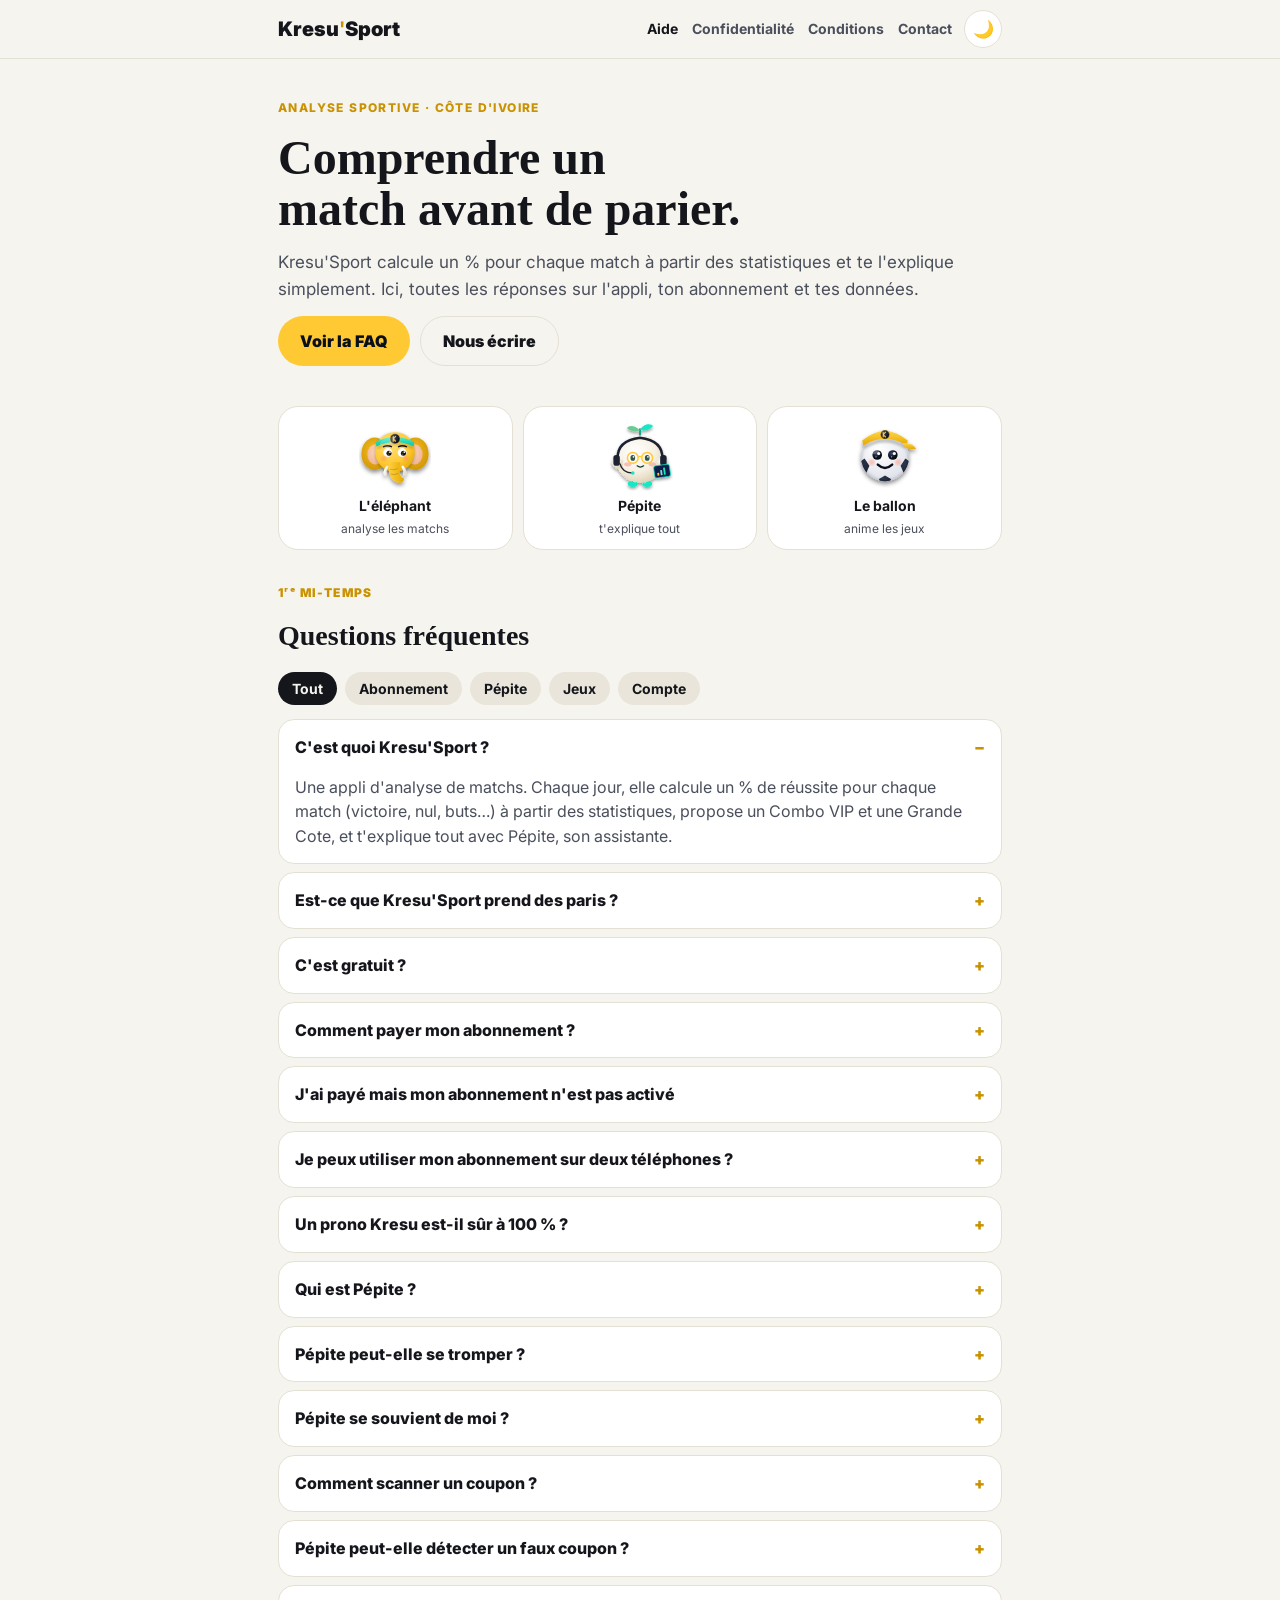
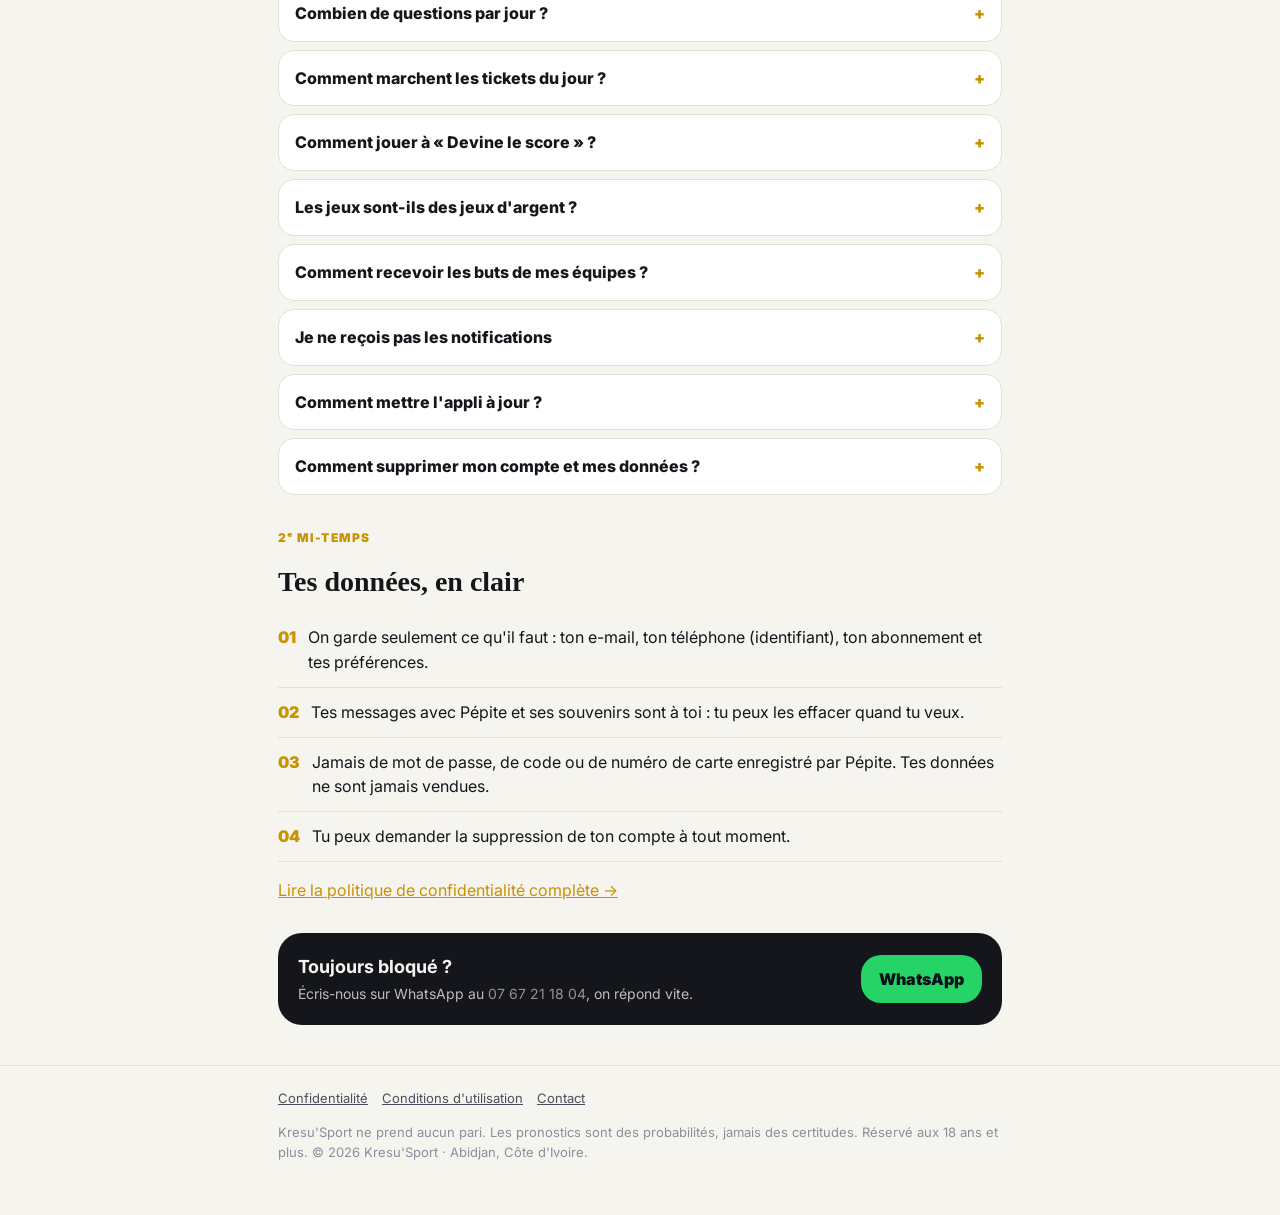
==== index.html @ d3af944c "site Kresu'Sport" ====
<!doctype html>
<html lang="fr">
<head>
<meta charset="utf-8">
<meta name="viewport" content="width=device-width, initial-scale=1">
<title>Kresu'Sport · Aide et FAQ</title>
<meta name="description" content="Toutes les réponses sur Kresu'Sport : abonnement, Pépite, jeux, notifications et données personnelles.">
<link rel="preconnect" href="https://fonts.googleapis.com"><link rel="preconnect" href="https://fonts.gstatic.com" crossorigin>
<link rel="stylesheet" href="https://fonts.googleapis.com/css2?family=Inter:wght@400;600;700;800;900&display=swap">
<link rel="stylesheet" href="style.css">
<script src="config.js"></script>
<script src="app.js"></script>
</head>
<body>
<header class="top"><div class="wrap"><a class="brand" href="index.html">Kresu<b>'</b>Sport</a><nav class="links"><a href="index.html" aria-current="page">Aide</a><a href="confidentialite.html">Confidentialité</a><a href="conditions.html">Conditions</a><a href="contact.html">Contact</a></nav><button class="theme" id="theme" type="button">🌙</button></div></header>
<main class="wrap">

<section class="hero">
  <span class="kicker">Analyse sportive · Côte d'Ivoire</span>
  <h1>Comprendre un match avant de parier.</h1>
  <p class="lead">Kresu'Sport calcule un % pour chaque match à partir des statistiques et te l'explique simplement. Ici, toutes les réponses sur l'appli, ton abonnement et tes données.</p>
  <div class="btns"><a class="btn main" href="#faq">Voir la FAQ</a><a class="btn ghost" href="https://wa.me/2250767211804">Nous écrire</a></div>
</section>
<div class="mascots">
  <div class="mascot"><svg viewBox="0 0 120 120" aria-hidden="true" style="display:block;flex-shrink:0"><defs><radialGradient id="hs1" cx="38%" cy="32%" r="80%"><stop offset="0" stop-color="#FFE07A"/><stop offset="0.6" stop-color="#FFC933"/><stop offset="1" stop-color="#E0A400"/></radialGradient><radialGradient id="es1" cx="45%" cy="40%" r="75%"><stop offset="0" stop-color="#F5BC1E"/><stop offset="1" stop-color="#C98F00"/></radialGradient><radialGradient id="eis1" cx="45%" cy="40%" r="75%"><stop offset="0" stop-color="#FBD3B6"/><stop offset="1" stop-color="#EBAE8E"/></radialGradient><linearGradient id="ts1" x1="0" y1="0" x2="1" y2="0"><stop offset="0" stop-color="#FFD040"/><stop offset="1" stop-color="#E5A800"/></linearGradient><linearGradient id="bs1" x1="0" y1="0" x2="0" y2="1"><stop offset="0" stop-color="#3FF0D2"/><stop offset="1" stop-color="#0FC2A4"/></linearGradient><filter id="shs1" x="-20%" y="-20%" width="140%" height="150%"><feDropShadow dx="0" dy="4" stdDeviation="3.5" flood-color="#000" flood-opacity="0.45"/></filter><filter id="bls1"><feGaussianBlur stdDeviation="1.6"/></filter><radialGradient id="ks1" cx="35%" cy="30%" r="75%"><stop offset="0" stop-color="#3A4566"/><stop offset="1" stop-color="#05070D"/></radialGradient><linearGradient id="tks1" x1="0" y1="0" x2="1" y2="1"><stop offset="0" stop-color="#FFFFFF"/><stop offset="1" stop-color="#E6DCC8"/></linearGradient><radialGradient id="eys1" cx="40%" cy="35%" r="75%"><stop offset="0" stop-color="#FFFFFF"/><stop offset="0.7" stop-color="#FFFFFF"/><stop offset="1" stop-color="#D9DEE8"/></radialGradient><radialGradient id="irs1" cx="40%" cy="35%" r="75%"><stop offset="0" stop-color="#3B2A1A"/><stop offset="0.6" stop-color="#16100A"/><stop offset="1" stop-color="#000000"/></radialGradient></defs><g filter="url(#shs1)"><ellipse cx="26" cy="58" rx="22" ry="27" fill="url(#es1)"/><ellipse cx="94" cy="58" rx="22" ry="27" fill="url(#es1)"/><ellipse cx="27" cy="59" rx="13" ry="17" fill="url(#eis1)"/><ellipse cx="93" cy="59" rx="13" ry="17" fill="url(#eis1)"/><circle cx="60" cy="57" r="34" fill="#000" opacity="0.18" filter="url(#bls1)"/><circle cx="60" cy="55" r="33" fill="url(#hs1)"/><path d="M50 72 Q47 100 64 106 Q75 108 75 99 Q64 96 69 72 Z" fill="url(#ts1)"/><path d="M52 84 Q58 86 64 83 M53 92 Q59 94 65 91" stroke="#000" stroke-opacity="0.18" stroke-width="1.6" fill="none" stroke-linecap="round"/><path d="M30 46 Q60 33 90 46 L89 50 Q60 37 31 50 Z" fill="#000" opacity="0.18" filter="url(#bls1)"/><path d="M28 38 Q60 22 92 38 L91 46 Q60 31 29 46 Z" fill="url(#bs1)"/><circle cx="60" cy="33" r="8.5" fill="url(#ks1)" stroke="#FFC933" stroke-width="1"/><path d="M57 29v8M57 33l4-4M57 33l4 4" stroke="#FFC933" stroke-width="1.8" stroke-linecap="round"/><path d="M47 80 Q42 86 44 92" stroke="url(#tks1)" stroke-width="4.5" stroke-linecap="round" fill="none"/><path d="M73 80 Q78 86 76 92" stroke="url(#tks1)" stroke-width="4.5" stroke-linecap="round" fill="none"/><circle cx="48" cy="56" r="7.5" fill="url(#eys1)"/><circle cx="72" cy="56" r="7.5" fill="url(#eys1)"/><circle cx="50" cy="57" r="4.2" fill="url(#irs1)"/><circle cx="74" cy="57" r="4.2" fill="url(#irs1)"/><circle cx="51.6" cy="55.2" r="1.5" fill="#FFFFFF"/><circle cx="75.6" cy="55.2" r="1.5" fill="#FFFFFF"/><circle cx="48.6" cy="58.6" r="0.7" fill="#FFFFFF" opacity="0.8"/><circle cx="72.6" cy="58.6" r="0.7" fill="#FFFFFF" opacity="0.8"/><path d="M41 46 Q48 43 54 46" stroke="#0A0F1C" stroke-width="2.5" stroke-linecap="round" fill="none"/><path d="M66 46 Q72 43 79 46" stroke="#0A0F1C" stroke-width="2.5" stroke-linecap="round" fill="none"/><circle cx="41" cy="66" r="4.5" fill="#FF8A6A" opacity="0.45" filter="url(#bls1)"/><circle cx="79" cy="66" r="4.5" fill="#FF8A6A" opacity="0.45" filter="url(#bls1)"/><ellipse cx="48" cy="38" rx="14" ry="7" transform="rotate(-20 48 38)" fill="#FFFFFF" opacity="0.18"/></g></svg><b>L'éléphant</b><span>analyse les matchs</span></div>
  <div class="mascot"><svg viewBox="0 0 200 200" aria-hidden="true" style="display:block;flex-shrink:0"><defs><radialGradient id="pbs3" cx="40%" cy="35%" r="70%"><stop offset="0" stop-color="#FFFFFF"/><stop offset="0.6" stop-color="#F6F0E2"/><stop offset="1" stop-color="#DCCFB2"/></radialGradient>
<radialGradient id="pas3" cx="40%" cy="35%" r="70%"><stop offset="0" stop-color="#FFFFFF"/><stop offset="1" stop-color="#DCCFB2"/></radialGradient>
<filter id="furs3" x="-20%" y="-20%" width="140%" height="140%"><feTurbulence type="fractalNoise" baseFrequency="0.85" numOctaves="2" result="n"/><feDisplacementMap in="SourceGraphic" in2="n" scale="8" xChannelSelector="R" yChannelSelector="G"/></filter>
<filter id="shs3" x="-20%" y="-20%" width="140%" height="150%"><feDropShadow dx="0" dy="5" stdDeviation="4" flood-color="#000" flood-opacity="0.4"/></filter>
<linearGradient id="bands3" x1="0" y1="0" x2="0" y2="1"><stop offset="0" stop-color="#7FFFE8"/><stop offset="0.5" stop-color="#14E8C4"/><stop offset="1" stop-color="#0A9E86"/></linearGradient>
<linearGradient id="golds3" x1="0" y1="0" x2="0.3" y2="1"><stop offset="0" stop-color="#FFF1B0"/><stop offset="0.45" stop-color="#FFC933"/><stop offset="1" stop-color="#B07800"/></linearGradient></defs><g filter="url(#shs3)"><path d="M100 50 C100 40 100 34 100 28" stroke="#0A9E86" stroke-width="5" stroke-linecap="round" fill="none"/><path d="M100 32 C84 14 66 18 64 26 C76 36 90 36 100 32 Z" fill="#6CCB93"/><path d="M100 30 C112 10 132 12 136 20 C124 32 110 34 100 30 Z" fill="#14E8C4"/><ellipse cx="80" cy="180" rx="14" ry="9" fill="#14E8C4"/><ellipse cx="120" cy="180" rx="14" ry="9" fill="#14E8C4"/><circle cx="100" cy="112" r="66" fill="url(#pbs3)" filter="url(#furs3)"/><circle cx="38" cy="122" r="16" fill="url(#pas3)" filter="url(#furs3)"/><circle cx="162" cy="122" r="16" fill="url(#pas3)" filter="url(#furs3)"/><path d="M38 110 Q36 60 100 52 Q164 60 162 110" stroke="#1C2333" stroke-width="7" fill="none" stroke-linecap="round"/><rect x="26" y="100" width="18" height="30" rx="8" fill="#1C2333"/><rect x="156" y="100" width="18" height="30" rx="8" fill="#1C2333"/><path d="M44 124 Q52 150 78 150" stroke="#1C2333" stroke-width="4" fill="none" stroke-linecap="round"/><circle cx="80" cy="150" r="5" fill="#14E8C4"/><ellipse cx="80" cy="108" rx="6.5" ry="8" fill="#17382A"/><ellipse cx="120" cy="108" rx="6.5" ry="8" fill="#17382A"/><circle cx="82" cy="105" r="2.4" fill="#FFFFFF"/><circle cx="122" cy="105" r="2.4" fill="#FFFFFF"/><circle cx="80" cy="108" r="15" fill="#FFFFFF" fill-opacity="0.15" stroke="#FFC933" stroke-width="4"/><circle cx="120" cy="108" r="15" fill="#FFFFFF" fill-opacity="0.15" stroke="#FFC933" stroke-width="4"/><path d="M95 106 Q100 102 105 106" stroke="#FFC933" stroke-width="3.5" fill="none"/><path d="M92 130 Q101 137 110 130" stroke="#17382A" stroke-width="3.5" stroke-linecap="round" fill="none"/><g transform="rotate(-8 160 150)"><rect x="140" y="128" width="44" height="34" rx="6" fill="#0F1E4A" stroke="#14E8C4" stroke-width="2"/><rect x="148" y="148" width="5" height="8" fill="#FFC933"/><rect x="157" y="142" width="5" height="14" fill="#7FE0C8"/><rect x="166" y="136" width="5" height="20" fill="#14E8C4"/></g><ellipse cx="66" cy="126" rx="10" ry="6" fill="#F7A9A0" opacity="0.7"/><ellipse cx="134" cy="126" rx="10" ry="6" fill="#F7A9A0" opacity="0.7"/></g></svg><b>Pépite</b><span>t'explique tout</span></div>
  <div class="mascot"><svg viewBox="0 0 120 120" aria-hidden="true" style="display:block;flex-shrink:0"><defs><filter id="shs2" x="-20%" y="-20%" width="140%" height="150%"><feDropShadow dx="0" dy="4" stdDeviation="3.5" flood-color="#000" flood-opacity="0.45"/></filter><filter id="bls2"><feGaussianBlur stdDeviation="1.6"/></filter><clipPath id="bcs2"><circle cx="60" cy="64" r="40"/></clipPath><radialGradient id="bs2" cx="40%" cy="35%" r="80%"><stop offset="0" stop-color="#FFFFFF"/><stop offset="1" stop-color="#D8DCE6"/></radialGradient><radialGradient id="ps2" cx="35%" cy="30%" r="75%"><stop offset="0" stop-color="#2C3650"/><stop offset="1" stop-color="#1C2333"/></radialGradient><linearGradient id="cs2" x1="0" y1="0" x2="0" y2="1"><stop offset="0" stop-color="#FFD54A"/><stop offset="1" stop-color="#E5A800"/></linearGradient><radialGradient id="ks2" cx="35%" cy="30%" r="75%"><stop offset="0" stop-color="#3A4566"/><stop offset="1" stop-color="#05070D"/></radialGradient><radialGradient id="es2" cx="40%" cy="35%" r="75%"><stop offset="0" stop-color="#3B4A70"/><stop offset="0.6" stop-color="#0A0F1C"/><stop offset="1" stop-color="#000000"/></radialGradient></defs><g filter="url(#shs2)"><circle cx="60" cy="64" r="40" fill="url(#bs2)"/><g clip-path="url(#bcs2)" fill="url(#ps2)"><path d="M14 74 L26 66 L34 78 L28 92 L14 90 Z"/><path d="M106 74 L94 66 L86 78 L92 92 L106 90 Z"/><path d="M50 100 L60 94 L70 100 L67 110 L53 110 Z"/></g><circle cx="60" cy="64" r="40" fill="none" stroke="#000" stroke-opacity="0.12" stroke-width="6" clip-path="url(#bcs2)" filter="url(#bls2)"/><path d="M24 46 Q60 18 96 46 L94 50 Q60 28 26 50 Z" fill="#000" opacity="0.2" filter="url(#bls2)"/><path d="M22 36 Q60 4 98 36 L96 44 Q60 22 24 44 Z" fill="url(#cs2)"/><path d="M90 40 Q108 40 112 50 Q100 52 92 46 Z" fill="url(#cs2)"/><circle cx="60" cy="26" r="7.5" fill="url(#ks2)" stroke="#FFC933" stroke-width="0.8"/><path d="M57 22v8M57 26l4-4M57 26l4 4" stroke="#FFC933" stroke-width="1.8" stroke-linecap="round"/><circle cx="47" cy="60" r="8" fill="url(#es2)"/><circle cx="73" cy="60" r="8" fill="url(#es2)"/><circle cx="49.5" cy="57.5" r="2.6" fill="#FFFFFF"/><circle cx="75.5" cy="57.5" r="2.6" fill="#FFFFFF"/><circle cx="45" cy="63" r="1" fill="#FFFFFF" opacity="0.7"/><circle cx="71" cy="63" r="1" fill="#FFFFFF" opacity="0.7"/><path d="M48 76 Q60 87 72 76" stroke="#0A0F1C" stroke-width="4" stroke-linecap="round" fill="none"/><circle cx="38" cy="72" r="5" fill="#FF8A6A" opacity="0.45" filter="url(#bls2)"/><circle cx="82" cy="72" r="5" fill="#FF8A6A" opacity="0.45" filter="url(#bls2)"/><ellipse cx="44" cy="50" rx="14" ry="7" transform="rotate(-30 44 50)" fill="#FFFFFF" opacity="0.25"/></g></svg><b>Le ballon</b><span>anime les jeux</span></div>
</div>
<p class="half">1ʳᵉ mi-temps</p>
<h2 id="faq">Questions fréquentes</h2>
<div class="chips" role="group" aria-label="Filtrer les questions"><button class="chip" type="button" data-cat="tout" aria-pressed="true">Tout</button><button class="chip" type="button" data-cat="abonnement" aria-pressed="false">Abonnement</button><button class="chip" type="button" data-cat="pepite" aria-pressed="false">Pépite</button><button class="chip" type="button" data-cat="jeux" aria-pressed="false">Jeux</button><button class="chip" type="button" data-cat="compte" aria-pressed="false">Compte</button></div>
<div><details data-cat="abonnement" open><summary>C'est quoi Kresu'Sport ?</summary><p>Une appli d'analyse de matchs. Chaque jour, elle calcule un % de réussite pour chaque match (victoire, nul, buts…) à partir des statistiques, propose un Combo VIP et une Grande Cote, et t'explique tout avec Pépite, son assistante.</p></details><details data-cat="abonnement"><summary>Est-ce que Kresu'Sport prend des paris ?</summary><p>Non. Kresu'Sport n'est pas un site de paris : on ne prend aucune mise et on ne garde pas ton argent. On analyse les matchs, toi tu décides.</p></details><details data-cat="abonnement"><summary>C'est gratuit ?</summary><p>Tu peux utiliser l'appli gratuitement avec un aperçu du Combo VIP, les jeux et les concours. L'abonnement débloque tous les pronostics, tous les matchs du jour, l'historique et Pépite.</p></details><details data-cat="abonnement"><summary>Comment payer mon abonnement ?</summary><p>Dans l'appli, touche « S'abonner », choisis ta formule, paie avec Wave puis touche « J'ai payé ». Ton abonnement est activé dès que le paiement est vérifié, en général rapidement.</p></details><details data-cat="abonnement"><summary>J'ai payé mais mon abonnement n'est pas activé</summary><ul><li>As-tu bien touché « J'ai payé » après le paiement ? La vérification peut prendre un peu de temps.</li><li>Ferme et rouvre l'appli.</li><li>Vérifie que tu es connecté avec le même compte que celui qui a payé.</li><li>Toujours rien ? Envoie-nous la capture du reçu Wave sur WhatsApp.</li></ul></details><details data-cat="abonnement"><summary>Je peux utiliser mon abonnement sur deux téléphones ?</summary><p>Non : un abonnement est lié à un seul téléphone, pour éviter le partage de compte. Si tu changes de téléphone, écris-nous sur WhatsApp et on transfère ton abonnement.</p></details><details data-cat="abonnement"><summary>Un prono Kresu est-il sûr à 100 % ?</summary><p>Non, et personne ne peut l'être. Un prono à 80 % passe environ 8 fois sur 10 : il peut donc rater. Ne mise jamais plus que ce que tu peux te permettre de perdre.</p></details><details data-cat="pepite"><summary>Qui est Pépite ?</summary><p>L'assistante de Kresu'Sport, réservée aux abonnés. Pose-lui une question en français : analyse d'un match, combiné sûr, « code 2 »… Elle répond avec les % Kresu et t'explique ses choix avec de vraies statistiques (derniers matchs, face-à-face, buts, absents).</p></details><details data-cat="pepite"><summary>Pépite peut-elle se tromper ?</summary><p>Oui. Elle s'appuie uniquement sur les données de Kresu, mais une analyse reste une probabilité. Elle te le rappellera souvent.</p></details><details data-cat="pepite"><summary>Pépite se souvient de moi ?</summary><p>Oui, si tu le veux. Quand tu lui dis comment t'appeler, ton budget ou tes équipes préférées, elle le note. Tu peux tout voir et tout effacer avec l'icône 🧠 « Ce que je sais de toi ». Elle ne retient jamais de mot de passe, de code ou de numéro de carte.</p></details><details data-cat="pepite"><summary>Comment scanner un coupon ?</summary><p>Dans le chat de Pépite, touche « 📷 Scanner un coupon », puis prends une photo ou choisis une capture d'écran. Pépite lit les matchs, donne le % de chaque sélection et la probabilité que tout passe.</p></details><details data-cat="pepite"><summary>Pépite peut-elle détecter un faux coupon ?</summary><p>Elle vérifie les matchs, les vrais scores, les cotes et les calculs du coupon, puis donne un verdict : 🟢 aucune incohérence, 🟠 suspect, 🔴 très probablement faux. Une image très bien retouchée peut tromper l'œil : pour être sûr à 100 %, vérifie toujours le code du coupon sur le site du bookmaker. Méfie-toi des coupons « 100 % sûrs » vendus sur WhatsApp.</p></details><details data-cat="pepite"><summary>Combien de questions par jour ?</summary><p>Chaque abonné a un nombre de questions par jour (affiché sous la zone de texte). Le compteur repart à zéro chaque jour.</p></details><details data-cat="jeux"><summary>Comment marchent les tickets du jour ?</summary><p>Chaque jour, gratte ton ticket dans « Jeux & concours ». Plus tu en gagnes dans la semaine, plus tu débloques de jours VIP offerts. Un ticket par téléphone et par jour.</p></details><details data-cat="jeux"><summary>Comment jouer à « Devine le score » ?</summary><p>Donne le score exact d'un match choisi par Kresu avant le coup d'envoi. Score exact = 3 points, bon vainqueur = 1 point. Les meilleurs gagnent des jours VIP, attribués automatiquement à la fin du match.</p></details><details data-cat="jeux"><summary>Les jeux sont-ils des jeux d'argent ?</summary><p>Non. Les jeux sont gratuits, on ne mise rien, et on ne gagne que des jours d'abonnement.</p></details><details data-cat="compte"><summary>Comment recevoir les buts de mes équipes ?</summary><p>Touche l'étoile ⭐ en haut de l'appli, ajoute jusqu'à 5 équipes et autorise les notifications. Tu seras prévenu 1 h avant le match, au coup d'envoi, à chaque but et au résultat final.</p></details><details data-cat="compte"><summary>Je ne reçois pas les notifications</summary><ul><li>Vérifie que les notifications de Kresu'Sport sont autorisées dans les réglages de ton téléphone.</li><li>Désactive l'économiseur de batterie pour Kresu'Sport.</li><li>Ouvre l'appli une fois : elle se réabonne automatiquement.</li></ul></details><details data-cat="compte"><summary>Comment mettre l'appli à jour ?</summary><p>Quand une nouvelle version sort, l'appli te le propose à l'ouverture. Touche « Lancer la mise à jour » puis « Installer ».</p></details><details data-cat="compte"><summary>Comment supprimer mon compte et mes données ?</summary><p>Écris-nous sur WhatsApp depuis le numéro de ton choix en donnant l'e-mail de ton compte. On supprime ton compte et toutes les données liées. Tu peux aussi effacer à tout moment ta discussion avec Pépite (corbeille) et ses souvenirs (icône 🧠).</p></details></div>
<p class="half">2ᵉ mi-temps</p>
<h2>Tes données, en clair</h2>
<ol class="data">
  <li>On garde seulement ce qu'il faut : ton e-mail, ton téléphone (identifiant), ton abonnement et tes préférences.</li>
  <li>Tes messages avec Pépite et ses souvenirs sont à toi : tu peux les effacer quand tu veux.</li>
  <li>Jamais de mot de passe, de code ou de numéro de carte enregistré par Pépite. Tes données ne sont jamais vendues.</li>
  <li>Tu peux demander la suppression de ton compte à tout moment.</li>
</ol>
<p><a href="confidentialite.html">Lire la politique de confidentialité complète →</a></p>
<div class="wa"><div><b>Toujours bloqué ?</b><span>Écris-nous sur WhatsApp au <span data-wa>07 67 21 18 04</span>, on répond vite.</span></div><a href="https://wa.me/2250767211804">WhatsApp</a></div>

</main>
<footer><div class="wrap"><a href="confidentialite.html">Confidentialité</a><a href="conditions.html">Conditions d'utilisation</a><a href="contact.html">Contact</a><p>Kresu'Sport ne prend aucun pari. Les pronostics sont des probabilités, jamais des certitudes. Réservé aux 18 ans et plus. © 2026 Kresu'Sport · Abidjan, Côte d'Ivoire.</p></div></footer>
</body>
</html>
---- style.css ----
/* Kresu'Sport — site d'aide. Theme nuit (A) / clair (B), suit le telephone, bouton pour changer. */
:root{
  --bg:#F6F4EE; --card:#FFFFFF; --line:#E4E0D4; --fg:#14161C; --muted:#4A4F5C; --soft:#8A8F9C;
  --gold:#C99200; --gold-bg:#FFC933; --ink:#0A0F1C; --chip:#E9E5DA; --accent:#0E8F6A;
  --serif:Georgia,"Times New Roman",serif; --sans:Inter,system-ui,-apple-system,"Segoe UI",sans-serif;
  color-scheme:light;
}
@media (prefers-color-scheme: dark){:root:not([data-theme="light"]){
  --bg:#070B15; --card:#111A2C; --line:#1C2438; --fg:#FFFFFF; --muted:#AEB8C8; --soft:#6B7689;
  --gold:#FFC933; --chip:#1A2338; --accent:#14E8C4; color-scheme:dark}}
:root[data-theme="dark"]{
  --bg:#070B15; --card:#111A2C; --line:#1C2438; --fg:#FFFFFF; --muted:#AEB8C8; --soft:#6B7689;
  --gold:#FFC933; --chip:#1A2338; --accent:#14E8C4; color-scheme:dark}
*{box-sizing:border-box}
html{scroll-behavior:smooth}
body{margin:0;background:var(--bg);color:var(--fg);font:16px/1.55 var(--sans);-webkit-text-size-adjust:100%}
a{color:var(--gold)}
.wrap{max-width:760px;margin:0 auto;padding:0 max(18px,env(safe-area-inset-left))}
header.top{position:sticky;top:0;z-index:5;background:color-mix(in srgb,var(--bg) 88%,transparent);backdrop-filter:blur(10px);border-bottom:1px solid var(--line)}
header.top .wrap{display:flex;align-items:center;gap:12px;min-height:58px}
.brand{font-weight:900;font-size:20px;text-decoration:none;color:var(--fg)}
.brand b{color:var(--gold)}
nav.links{display:flex;gap:14px;margin-left:auto;font-size:14px;font-weight:700}
nav.links a{color:var(--muted);text-decoration:none}
nav.links a[aria-current]{color:var(--fg)}
.theme{border:1px solid var(--line);background:var(--card);color:var(--fg);width:38px;height:38px;border-radius:19px;font-size:17px;cursor:pointer}
@media (max-width:560px){nav.links{display:none}}
.hero{padding:40px 0 18px;display:flex;flex-direction:column;gap:14px}
.kicker{font-size:12px;letter-spacing:1.4px;font-weight:800;color:var(--gold);text-transform:uppercase}
h1{margin:0;font-family:var(--serif);font-size:clamp(32px,8vw,48px);line-height:1.08;text-wrap:balance}
:root[data-theme="dark"] h1,:root:not([data-theme="light"]) h1{font-family:var(--serif)}
.lead{color:var(--muted);font-size:17px;margin:0}
.btns{display:flex;gap:10px;flex-wrap:wrap}
.btn{display:inline-flex;align-items:center;justify-content:center;min-height:50px;padding:0 22px;border-radius:26px;font-weight:900;text-decoration:none}
.btn.main{background:var(--gold-bg);color:var(--ink)}
.btn.ghost{border:1px solid var(--line);color:var(--fg)}
.btn:focus-visible,.theme:focus-visible,summary:focus-visible,.chip:focus-visible{outline:3px solid var(--gold);outline-offset:2px}
.mascots{display:grid;grid-template-columns:repeat(3,1fr);gap:10px;margin:22px 0 6px}
.mascot{background:var(--card);border:1px solid var(--line);border-radius:20px;padding:12px 8px;text-align:center;display:flex;flex-direction:column;align-items:center;gap:4px}
.mascot svg{width:72px;height:72px}
.mascot b{font-size:14px}.mascot span{font-size:12px;color:var(--muted);line-height:1.35}
h2{font-family:var(--serif);font-size:28px;margin:34px 0 4px}
.half{font-size:12px;letter-spacing:1.4px;font-weight:900;color:var(--gold);text-transform:uppercase;margin-top:34px}
.half+h2{margin-top:4px}
.chips{display:flex;gap:8px;flex-wrap:wrap;margin:14px 0}
.chip{border:none;background:var(--chip);color:var(--fg);padding:8px 14px;border-radius:18px;font:700 14px var(--sans);cursor:pointer}
.chip[aria-pressed="true"]{background:var(--fg);color:var(--bg)}
details{background:var(--card);border:1px solid var(--line);border-radius:16px;margin:8px 0;padding:0 16px}
summary{cursor:pointer;list-style:none;padding:15px 0;font-weight:800;display:flex;justify-content:space-between;gap:12px}
summary::-webkit-details-marker{display:none}
summary::after{content:"+";color:var(--gold);font-weight:900}
details[open] summary::after{content:"−"}
details p,details ul{margin:0 0 14px;color:var(--muted)}
details ul{padding-left:20px}
.data{list-style:none;padding:0;margin:10px 0;counter-reset:d}
.data li{counter-increment:d;display:flex;gap:12px;padding:12px 0;border-bottom:1px solid var(--line)}
.data li::before{content:"0" counter(d);font-weight:900;color:var(--gold)}
.wa{margin:30px 0;border-radius:24px;background:var(--fg);color:var(--bg);padding:20px;display:flex;align-items:center;gap:14px;flex-wrap:wrap}
.wa div{flex:1;min-width:200px}.wa b{display:block;font-size:18px}.wa span{opacity:.75;font-size:14px}
.wa a{background:#25D366;color:#0A0F1C;font-weight:900;padding:12px 18px;border-radius:20px;text-decoration:none}
.doc h2{font-size:22px;margin:28px 0 6px}
.doc p,.doc li{color:var(--muted)}
.doc .maj{color:var(--soft);font-size:14px}
.note{border-left:4px solid var(--gold);background:var(--card);padding:12px 14px;border-radius:0 12px 12px 0;color:var(--muted)}
footer{border-top:1px solid var(--line);margin-top:40px;padding:22px 0 40px;font-size:13px;color:var(--soft)}
footer a{color:var(--muted);margin-right:14px}
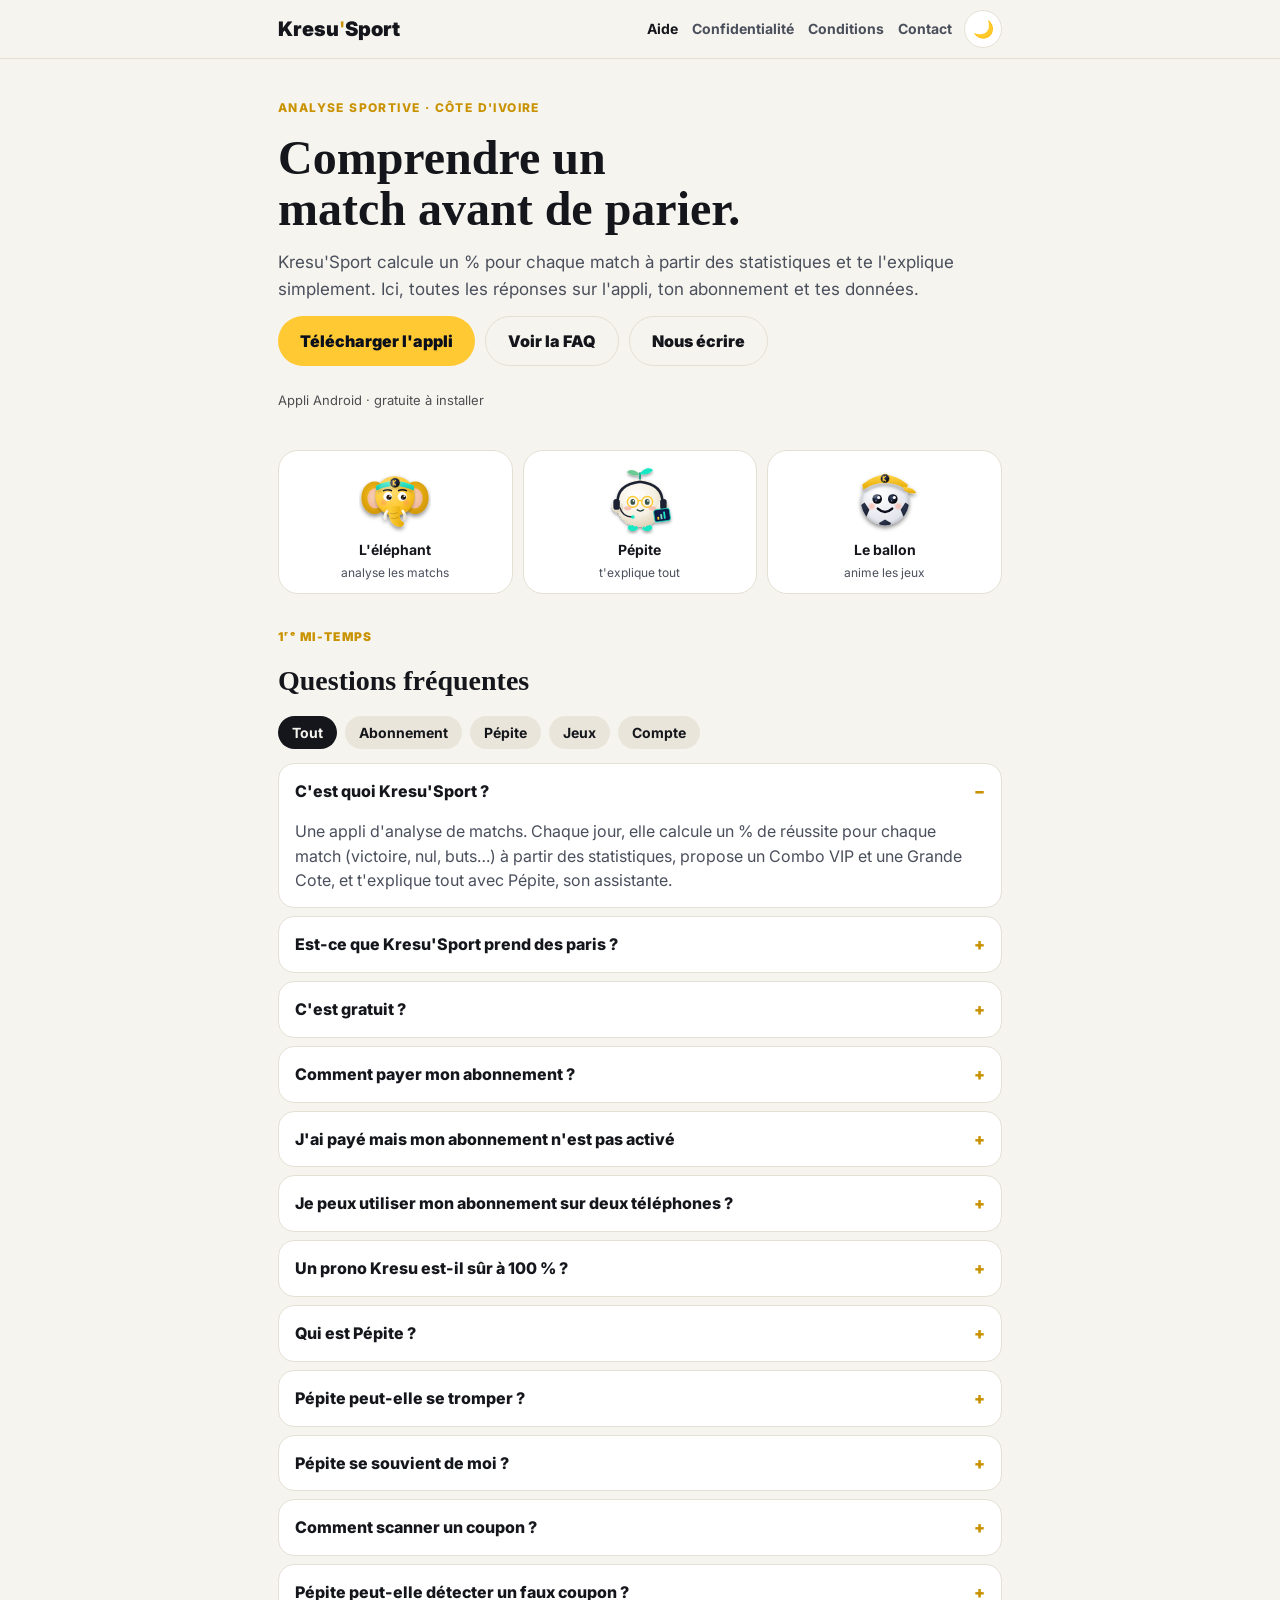
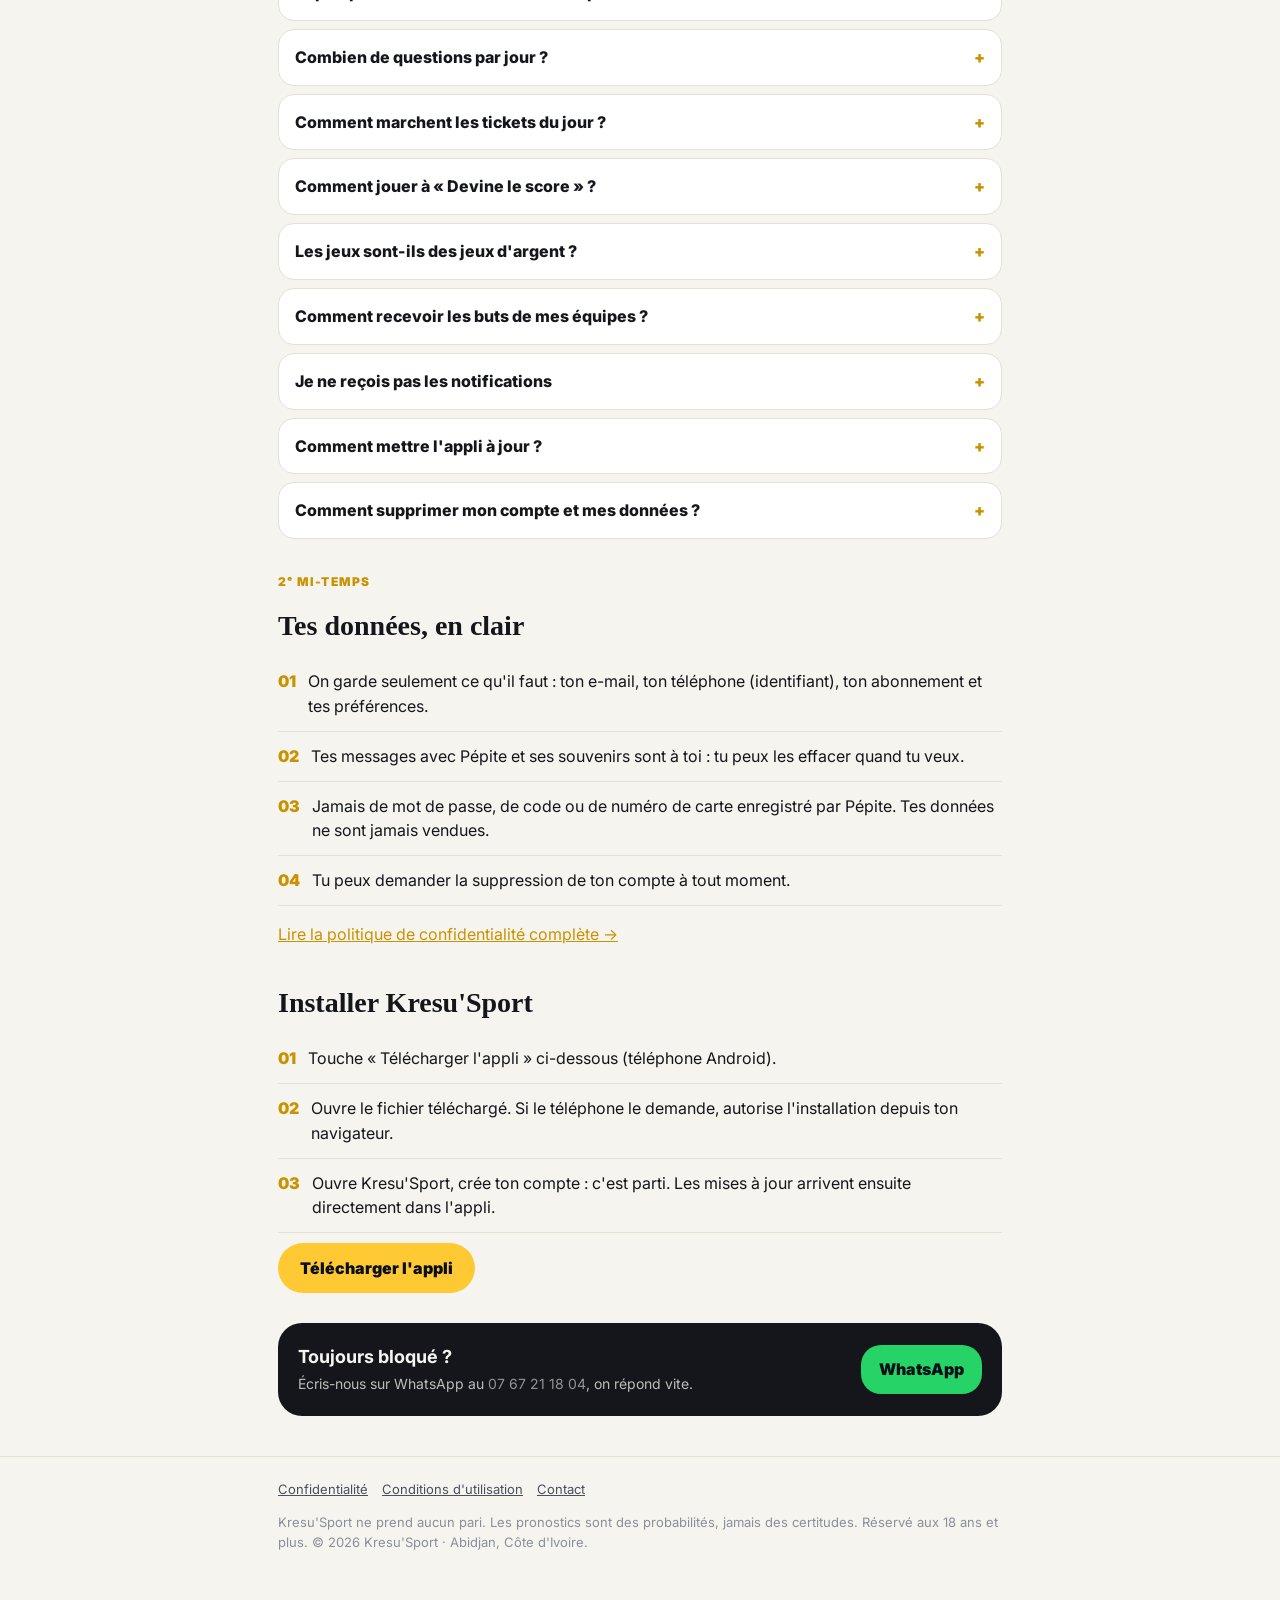
==== commit c3270137: "bouton telecharger" ====
--- a/index.html
+++ b/index.html
@@ -19,7 +19,8 @@
   <span class="kicker">Analyse sportive · Côte d'Ivoire</span>
   <h1>Comprendre un match avant de parier.</h1>
   <p class="lead">Kresu'Sport calcule un % pour chaque match à partir des statistiques et te l'explique simplement. Ici, toutes les réponses sur l'appli, ton abonnement et tes données.</p>
-  <div class="btns"><a class="btn main" href="#faq">Voir la FAQ</a><a class="btn ghost" href="https://wa.me/2250767211804">Nous écrire</a></div>
+  <div class="btns"><a class="btn main" data-apk href="#telecharger">Télécharger l'appli</a><a class="btn ghost" href="#faq">Voir la FAQ</a><a class="btn ghost" href="https://wa.me/2250767211804">Nous écrire</a></div>
+  <p class="apkinfo" data-apk-info>Appli Android · gratuite à installer</p>
 </section>
 <div class="mascots">
   <div class="mascot"><svg viewBox="0 0 120 120" aria-hidden="true" style="display:block;flex-shrink:0"><defs><radialGradient id="hs1" cx="38%" cy="32%" r="80%"><stop offset="0" stop-color="#FFE07A"/><stop offset="0.6" stop-color="#FFC933"/><stop offset="1" stop-color="#E0A400"/></radialGradient><radialGradient id="es1" cx="45%" cy="40%" r="75%"><stop offset="0" stop-color="#F5BC1E"/><stop offset="1" stop-color="#C98F00"/></radialGradient><radialGradient id="eis1" cx="45%" cy="40%" r="75%"><stop offset="0" stop-color="#FBD3B6"/><stop offset="1" stop-color="#EBAE8E"/></radialGradient><linearGradient id="ts1" x1="0" y1="0" x2="1" y2="0"><stop offset="0" stop-color="#FFD040"/><stop offset="1" stop-color="#E5A800"/></linearGradient><linearGradient id="bs1" x1="0" y1="0" x2="0" y2="1"><stop offset="0" stop-color="#3FF0D2"/><stop offset="1" stop-color="#0FC2A4"/></linearGradient><filter id="shs1" x="-20%" y="-20%" width="140%" height="150%"><feDropShadow dx="0" dy="4" stdDeviation="3.5" flood-color="#000" flood-opacity="0.45"/></filter><filter id="bls1"><feGaussianBlur stdDeviation="1.6"/></filter><radialGradient id="ks1" cx="35%" cy="30%" r="75%"><stop offset="0" stop-color="#3A4566"/><stop offset="1" stop-color="#05070D"/></radialGradient><linearGradient id="tks1" x1="0" y1="0" x2="1" y2="1"><stop offset="0" stop-color="#FFFFFF"/><stop offset="1" stop-color="#E6DCC8"/></linearGradient><radialGradient id="eys1" cx="40%" cy="35%" r="75%"><stop offset="0" stop-color="#FFFFFF"/><stop offset="0.7" stop-color="#FFFFFF"/><stop offset="1" stop-color="#D9DEE8"/></radialGradient><radialGradient id="irs1" cx="40%" cy="35%" r="75%"><stop offset="0" stop-color="#3B2A1A"/><stop offset="0.6" stop-color="#16100A"/><stop offset="1" stop-color="#000000"/></radialGradient></defs><g filter="url(#shs1)"><ellipse cx="26" cy="58" rx="22" ry="27" fill="url(#es1)"/><ellipse cx="94" cy="58" rx="22" ry="27" fill="url(#es1)"/><ellipse cx="27" cy="59" rx="13" ry="17" fill="url(#eis1)"/><ellipse cx="93" cy="59" rx="13" ry="17" fill="url(#eis1)"/><circle cx="60" cy="57" r="34" fill="#000" opacity="0.18" filter="url(#bls1)"/><circle cx="60" cy="55" r="33" fill="url(#hs1)"/><path d="M50 72 Q47 100 64 106 Q75 108 75 99 Q64 96 69 72 Z" fill="url(#ts1)"/><path d="M52 84 Q58 86 64 83 M53 92 Q59 94 65 91" stroke="#000" stroke-opacity="0.18" stroke-width="1.6" fill="none" stroke-linecap="round"/><path d="M30 46 Q60 33 90 46 L89 50 Q60 37 31 50 Z" fill="#000" opacity="0.18" filter="url(#bls1)"/><path d="M28 38 Q60 22 92 38 L91 46 Q60 31 29 46 Z" fill="url(#bs1)"/><circle cx="60" cy="33" r="8.5" fill="url(#ks1)" stroke="#FFC933" stroke-width="1"/><path d="M57 29v8M57 33l4-4M57 33l4 4" stroke="#FFC933" stroke-width="1.8" stroke-linecap="round"/><path d="M47 80 Q42 86 44 92" stroke="url(#tks1)" stroke-width="4.5" stroke-linecap="round" fill="none"/><path d="M73 80 Q78 86 76 92" stroke="url(#tks1)" stroke-width="4.5" stroke-linecap="round" fill="none"/><circle cx="48" cy="56" r="7.5" fill="url(#eys1)"/><circle cx="72" cy="56" r="7.5" fill="url(#eys1)"/><circle cx="50" cy="57" r="4.2" fill="url(#irs1)"/><circle cx="74" cy="57" r="4.2" fill="url(#irs1)"/><circle cx="51.6" cy="55.2" r="1.5" fill="#FFFFFF"/><circle cx="75.6" cy="55.2" r="1.5" fill="#FFFFFF"/><circle cx="48.6" cy="58.6" r="0.7" fill="#FFFFFF" opacity="0.8"/><circle cx="72.6" cy="58.6" r="0.7" fill="#FFFFFF" opacity="0.8"/><path d="M41 46 Q48 43 54 46" stroke="#0A0F1C" stroke-width="2.5" stroke-linecap="round" fill="none"/><path d="M66 46 Q72 43 79 46" stroke="#0A0F1C" stroke-width="2.5" stroke-linecap="round" fill="none"/><circle cx="41" cy="66" r="4.5" fill="#FF8A6A" opacity="0.45" filter="url(#bls1)"/><circle cx="79" cy="66" r="4.5" fill="#FF8A6A" opacity="0.45" filter="url(#bls1)"/><ellipse cx="48" cy="38" rx="14" ry="7" transform="rotate(-20 48 38)" fill="#FFFFFF" opacity="0.18"/></g></svg><b>L'éléphant</b><span>analyse les matchs</span></div>
@@ -44,6 +45,13 @@
   <li>Tu peux demander la suppression de ton compte à tout moment.</li>
 </ol>
 <p><a href="confidentialite.html">Lire la politique de confidentialité complète →</a></p>
+<h2 id="telecharger">Installer Kresu'Sport</h2>
+<ol class="data">
+  <li>Touche « Télécharger l'appli » ci-dessous (téléphone Android).</li>
+  <li>Ouvre le fichier téléchargé. Si le téléphone le demande, autorise l'installation depuis ton navigateur.</li>
+  <li>Ouvre Kresu'Sport, crée ton compte : c'est parti. Les mises à jour arrivent ensuite directement dans l'appli.</li>
+</ol>
+<div class="btns"><a class="btn main" data-apk href="https://wa.me/2250767211804?text=Bonjour%2C%20je%20veux%20le%20lien%20pour%20installer%20Kresu%27Sport">Télécharger l'appli</a></div>
 <div class="wa"><div><b>Toujours bloqué ?</b><span>Écris-nous sur WhatsApp au <span data-wa>07 67 21 18 04</span>, on répond vite.</span></div><a href="https://wa.me/2250767211804">WhatsApp</a></div>
 
 </main>
--- a/style.css
+++ b/style.css
@@ -64,3 +64,5 @@
 .note{border-left:4px solid var(--gold);background:var(--card);padding:12px 14px;border-radius:0 12px 12px 0;color:var(--muted)}
 footer{border-top:1px solid var(--line);margin-top:40px;padding:22px 0 40px;font-size:13px;color:var(--soft)}
 footer a{color:var(--muted);margin-right:14px}
+
+.apkinfo{margin:10px 0 0;font-size:13px;opacity:.75}
